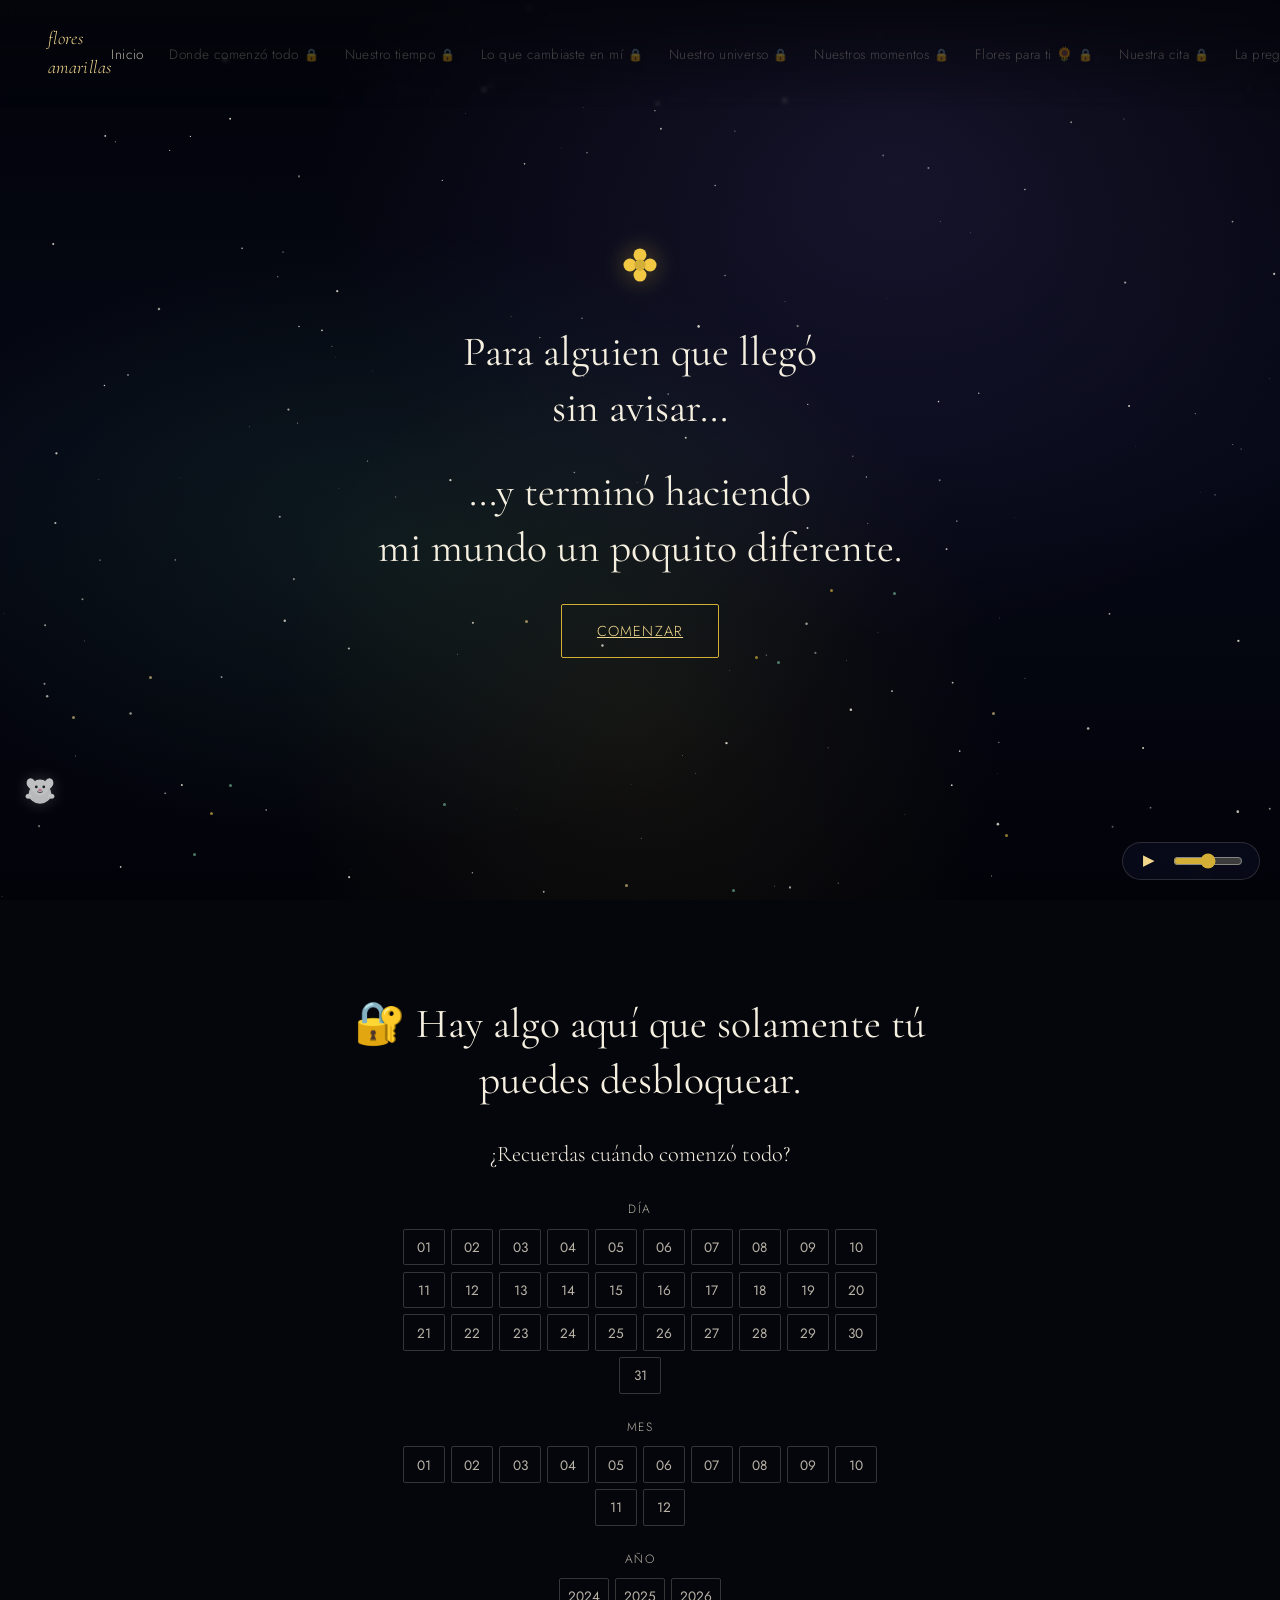
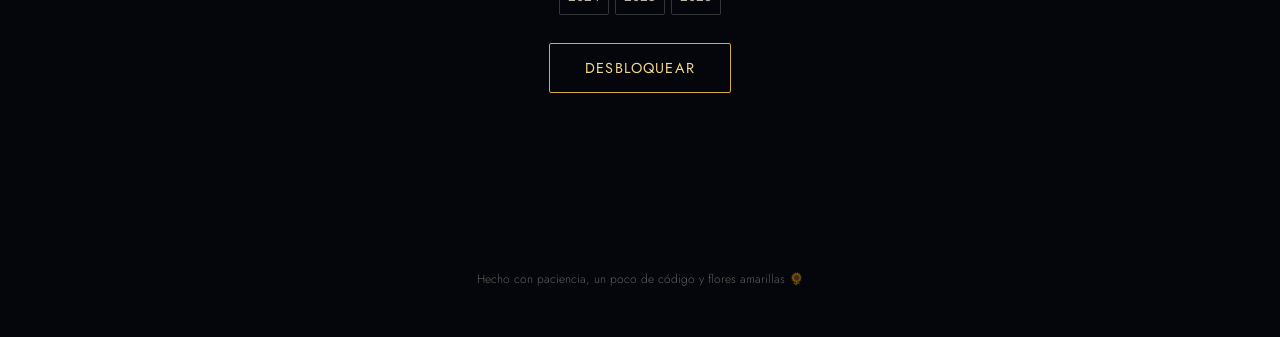
==== paginas/cambios.html @ 93f7d059 "Add files via upload" ====
<!DOCTYPE html>
<html lang="es">
<head>
  <meta charset="UTF-8" />
  <meta name="viewport" content="width=device-width, initial-scale=1.0" />
  <title>Lo que cambiaste en mí — Flores Amarillas</title>

  <link rel="stylesheet" href="../css/style.css" />
  <link rel="stylesheet" href="../css/galaxia.css" />
  <link rel="stylesheet" href="../css/responsive.css" />
</head>
<body>

  <div class="fondo-galaxia" aria-hidden="true"></div>
  <canvas class="lienzo-estrellas" aria-hidden="true"></canvas>

  <nav class="nav" aria-label="Navegación principal">
    <a href="../index.html" class="nav__marca">flores amarillas</a>
    <button class="nav__hamburguesa" aria-label="Abrir menú" aria-expanded="false">
      <span></span><span></span><span></span>
    </button>
    <ul class="nav__lista">
      <li><a href="../index.html" class="nav__enlace">Inicio</a></li>
      <li><a href="comienzo.html" class="nav__enlace" data-requiere-desbloqueo>Donde comenzó todo</a></li>
      <li><a href="tiempo.html" class="nav__enlace" data-requiere-desbloqueo>Nuestro tiempo</a></li>
      <li><a href="cambios.html" class="nav__enlace" data-requiere-desbloqueo>Lo que cambiaste en mí</a></li>
      <li><a href="universo.html" class="nav__enlace" data-requiere-desbloqueo>Nuestro universo</a></li>
      <li><a href="momentos.html" class="nav__enlace" data-requiere-desbloqueo>Nuestros momentos</a></li>
      <li><a href="flores.html" class="nav__enlace" data-requiere-desbloqueo>Flores para ti 🌻</a></li>
      <li><a href="cita.html" class="nav__enlace" data-requiere-desbloqueo>Nuestra cita</a></li>
      <li><a href="pregunta.html" class="nav__enlace" data-requiere-desbloqueo>La pregunta ❤️</a></li>
    </ul>
  </nav>

  <section class="seccion" id="seccion-cambios">
    <div class="seccion__contenido">

      <div class="antes-despues" id="antes-despues">
        <span class="antes-despues__estrella" style="top: 15%; left: 20%;"></span>
        <span class="antes-despues__estrella" style="top: 30%; left: 70%;"></span>
        <span class="antes-despues__estrella" style="top: 55%; left: 40%;"></span>
        <span class="antes-despues__estrella" style="top: 70%; left: 15%;"></span>
        <span class="antes-despues__estrella" style="top: 20%; left: 85%;"></span>
        <span class="antes-despues__estrella" style="top: 45%; left: 10%;"></span>
        <span class="antes-despues__estrella" style="top: 80%; left: 60%;"></span>
        <span class="antes-despues__estrella" style="top: 10%; left: 50%;"></span>
        <span class="antes-despues__estrella" style="top: 65%; left: 85%;"></span>
        <span class="antes-despues__estrella" style="top: 35%; left: 30%;"></span>
        <span class="antes-despues__estrella" style="top: 85%; left: 35%;"></span>
        <span class="antes-despues__estrella" style="top: 25%; left: 55%;"></span>

        <p class="antes-despues__texto" id="texto-antes">ANTES DE CONOCERTE...</p>
        <p class="antes-despues__texto antes-despues__texto--despues" id="texto-despues">DESPUÉS DE TI...</p>
      </div>

      <!-- ✏️ EDITAR AQUÍ: las frases de esta sección -->
      <p class="frase-secuencial" id="frase-nota-1">No sé si tú lo has notado...</p>
      <p class="frase-secuencial" id="frase-nota-2">...pero desde que empezamos a hablar, descubrí una versión de mí que no solía mostrar.</p>
      <p class="frase-secuencial frase-secuencial--enfasis" id="frase-nota-3">Una parte de mí se volvió más romántica.</p>

      <canvas class="lienzo-corazon" id="lienzo-corazon" width="280" height="200" aria-hidden="true"></canvas>

      <a href="universo.html" class="boton boton--fantasma" id="enlace-continuar-cambios" style="opacity: 0; pointer-events: none; transition: opacity 900ms ease;">
        CONTINUAR
      </a>
    </div>
  </section>

    <div class="cinnamoroll cinnamoroll--esquina" id="cinnamoroll-easter" title="¿Qué es esto?">
    <svg viewBox="0 0 64 64" width="40" height="40" aria-hidden="true">
      <ellipse cx="32" cy="38" rx="18" ry="16" fill="#f5f5f5"/>
      <ellipse cx="32" cy="28" rx="14" ry="13" fill="#ffffff"/>
      <ellipse cx="18" cy="22" rx="7" ry="9" fill="#ffffff" transform="rotate(-25 18 22)"/>
      <ellipse cx="46" cy="22" rx="7" ry="9" fill="#ffffff" transform="rotate(25 46 22)"/>
      <circle cx="26" cy="27" r="2.2" fill="#2a2a2a"/>
      <circle cx="38" cy="27" r="2.2" fill="#2a2a2a"/>
      <ellipse cx="32" cy="32" rx="3" ry="2.2" fill="#f4a0b5"/>
      <path d="M28 35 Q32 38 36 35" stroke="#2a2a2a" stroke-width="1.2" fill="none" stroke-linecap="round"/>
      <ellipse cx="14" cy="42" rx="5" ry="4" fill="#ffffff"/>
      <ellipse cx="50" cy="42" rx="5" ry="4" fill="#ffffff"/>
    </svg>
    <span class="cinnamoroll__burbuja">Cambiaste mi forma de ver las cosas ☁️</span>
  </div>

  <div class="reproductor">
    <audio id="audio-musica" src="../audio/musica.mp3" loop preload="none"></audio>
    <button class="reproductor__boton" aria-label="Reproducir o pausar música">▶</button>
    <input class="reproductor__volumen" type="range" min="0" max="1" step="0.05" value="0.5" aria-label="Volumen" />
  </div>

  <footer class="pie">Hecho con paciencia, un poco de código y flores amarillas 🌻</footer>

  <script src="../js/main.js"></script>

  <script>
    document.addEventListener('DOMContentLoaded', () => {
      const seccion = document.querySelector('#seccion-cambios');
      if (!seccion) return;

      let yaSeReprodujo = false;

      const observador = new IntersectionObserver(
        (entradas) => {
          entradas.forEach((entrada) => {
            if (entrada.isIntersecting && !yaSeReprodujo) {
              yaSeReprodujo = true;
              reproducirSecuencia();
              observador.unobserve(seccion);
            }
          });
        },
        { threshold: 0.4 }
      );

      observador.observe(seccion);

      function esperar(ms) {
        return new Promise((resolver) => setTimeout(resolver, ms));
      }

      async function reproducirSecuencia() {
        const caja = document.querySelector('#antes-despues');
        const textoAntes = document.querySelector('#texto-antes');
        const textoDespues = document.querySelector('#texto-despues');
        const frase1 = document.querySelector('#frase-nota-1');
        const frase2 = document.querySelector('#frase-nota-2');
        const frase3 = document.querySelector('#frase-nota-3');
        const lienzoCorazon = document.querySelector('#lienzo-corazon');
        const enlaceContinuar = document.querySelector('#enlace-continuar-cambios');

        textoAntes.classList.add('es-visible');
        await esperar(2600);

        textoAntes.classList.remove('es-visible');
        caja.classList.add('es-despues');
        await esperar(300);
        textoDespues.classList.add('es-visible');
        await esperar(2400);

        frase1.classList.add('es-visible');
        await esperar(1600);
        frase2.classList.add('es-visible');
        await esperar(2200);
        frase3.classList.add('es-visible');
        await esperar(1200);

        lienzoCorazon.classList.add('es-visible');
        dibujarCorazonDeParticulas(lienzoCorazon);
        await esperar(2200);

        enlaceContinuar.style.opacity = '1';
        enlaceContinuar.style.pointerEvents = 'auto';
      }

      function dibujarCorazonDeParticulas(lienzo) {
        const contexto = lienzo.getContext('2d');
        const ancho = lienzo.width;
        const alto = lienzo.height;
        const centroX = ancho / 2;
        const centroY = alto / 2 + 12;
        const escala = 6.5;
        const cantidadPuntos = 90;
        const prefiereMenosMovimiento = window.matchMedia('(prefers-reduced-motion: reduce)').matches;

        const particulas = [];
        for (let i = 0; i < cantidadPuntos; i++) {
          const t = (i / cantidadPuntos) * Math.PI * 2;
          const hx = 16 * Math.pow(Math.sin(t), 3);
          const hy = -(13 * Math.cos(t) - 5 * Math.cos(2 * t) - 2 * Math.cos(3 * t) - Math.cos(4 * t));

          particulas.push({
            x: Math.random() * ancho,
            y: Math.random() * alto,
            destinoX: centroX + hx * escala * 0.28,
            destinoY: centroY + hy * escala * 0.28,
            retraso: Math.random() * 500
          });
        }

        if (prefiereMenosMovimiento) {
          dibujarQuieto();
          return;
        }

        let inicio = null;
        const duracion = 1400;

        function animarFormacion(marcaTiempo) {
          if (!inicio) inicio = marcaTiempo;
          const transcurrido = marcaTiempo - inicio;
          contexto.clearRect(0, 0, ancho, alto);
          contexto.fillStyle = '#f2c744';

          let todasLlegaron = true;
          particulas.forEach((p) => {
            const progreso = Math.min(Math.max((transcurrido - p.retraso) / duracion, 0), 1);
            if (progreso < 1) todasLlegaron = false;
            const facilitado = 1 - Math.pow(1 - progreso, 3);
            const x = p.x + (p.destinoX - p.x) * facilitado;
            const y = p.y + (p.destinoY - p.y) * facilitado;

            contexto.globalAlpha = 0.4 + 0.6 * progreso;
            contexto.beginPath();
            contexto.arc(x, y, 2.2, 0, Math.PI * 2);
            contexto.fill();
          });
          contexto.globalAlpha = 1;

          if (!todasLlegaron) {
            requestAnimationFrame(animarFormacion);
          } else {
            requestAnimationFrame(animarTitileo);
          }
        }

        function animarTitileo(marcaTiempo) {
          contexto.clearRect(0, 0, ancho, alto);
          contexto.fillStyle = '#f2c744';
          particulas.forEach((p, indice) => {
            const parpadeo = 0.65 + 0.35 * Math.sin(marcaTiempo * 0.0015 + indice);
            contexto.globalAlpha = parpadeo;
            contexto.beginPath();
            contexto.arc(p.destinoX, p.destinoY, 2.2, 0, Math.PI * 2);
            contexto.fill();
          });
          contexto.globalAlpha = 1;
          requestAnimationFrame(animarTitileo);
        }

        function dibujarQuieto() {
          contexto.clearRect(0, 0, ancho, alto);
          contexto.fillStyle = '#f2c744';
          particulas.forEach((p) => {
            contexto.beginPath();
            contexto.arc(p.destinoX, p.destinoY, 2.2, 0, Math.PI * 2);
            contexto.fill();
          });
        }

        requestAnimationFrame(animarFormacion);
      }
    });
  </script>

  <script>
    document.addEventListener('DOMContentLoaded', () => {
      const c = document.querySelector('#cinnamoroll-easter');
      if (c) {
        c.addEventListener('click', () => {
          c.classList.add('es-hablando');
          setTimeout(() => c.classList.remove('es-hablando'), 3200);
        });
      }
    });
  </script>

</body>
</html>
---- css/style.css ----
/* ESTILOS BASE — "Flores Amarillas" */

/* 
   1. FUENTES */
@import url('https://fonts.googleapis.com/css2?family=Cormorant+Garamond:ital,wght@0,400;0,500;0,600;1,400;1,500&family=Jost:wght@300;400;500&display=swap');

/* 2.  DISEÑO  */
:root {
  /* Paleta — base galaxia nocturna */
  --color-vacio: #05050c;        /* negro base, casi absoluto */
  --color-vacio-2: #0b0e1e;      /* negro azulado, para degradados */
  --color-nebulosa: #12142a;     /* superficie ligeramente elevada */

  /* Paleta — acentos cálidos */
  --color-oro: #d4af37;          /* dorado principal */
  --color-oro-claro: #f1d78c;    /* dorado claro, para brillos */
  --color-amarillo: #f2c744;     /* amarillo flor */
  --color-magenta: #e8a4c0;      /* rosa/magenta, uso muy puntual */

  /* Paleta — verde (color favorito de ella) */
  --color-verde: #4a9c6d;        /* verde principal */
  --color-verde-claro: #7ec8a3;  /* verde suave para brillos */
  --color-verde-oscuro: #2d6a4f; /* verde profundo */
  --color-verde-tenue: rgba(74, 156, 109, 0.35);

  /* Texto */
  --color-marfil: #f5efe0;       /* texto principal sobre fondo oscuro */
  --color-marfil-tenue: #b9b4a6; /* texto secundario */

  /* Tipografía */
  --fuente-display: 'Cormorant Garamond', Georgia, serif;
  --fuente-cuerpo: 'Jost', 'Segoe UI', sans-serif;

  /* Espaciado y forma */
  --radio-suave: 2px;            /* casi sin redondeo: look elegante, no "app" */
  --transicion-suave: 700ms cubic-bezier(0.16, 1, 0.3, 1);
  --transicion-rapida: 250ms ease;

  /* Ancho de lectura cómodo */
  --ancho-lectura: 42ch;
}

/* ---------------------------------------------------------
   3. RESET BÁSICO
   --------------------------------------------------------- */
*, *::before, *::after {
  box-sizing: border-box;
}

html {
  scroll-behavior: smooth;
}

body {
  margin: 0;
  min-height: 100dvh;
  background: var(--color-vacio);
  color: var(--color-marfil);
  font-family: var(--fuente-cuerpo);
  font-weight: 300;
  line-height: 1.6;
  overflow-x: hidden;
}

h1, h2, h3, p, figure {
  margin: 0;
}

button {
  font-family: inherit;
  cursor: pointer;
}

a {
  color: inherit;
}

img, svg {
  max-width: 100%;
  display: block;
}

/* movimiento */
@media (prefers-reduced-motion: reduce) {
  html {
    scroll-behavior: auto;
  }
  *, *::before, *::after {
    animation-duration: 0.001ms !important;
    animation-iteration-count: 1 !important;
    transition-duration: 0.001ms !important;
  }
}

/* Foco visible para navegación por teclado */
a:focus-visible,
button:focus-visible,
[tabindex]:focus-visible {
  outline: 1px solid var(--color-oro-claro);
  outline-offset: 4px;
}

/* ---------------------------------------------------------
   4. FONDO ------------------------ */

.fondo-galaxia {
    position: fixed;
    inset: 0;
    z-index: -10;
    background:
        radial-gradient(
            ellipse at 70% 20%,
            rgba(77, 64, 130, 0.25),
            transparent 45%
        ),
        radial-gradient(
            ellipse at 30% 60%,
            rgba(74, 156, 109, 0.12),
            transparent 40%
        ),
        radial-gradient(
            ellipse at 50% 80%,
            rgba(212, 175, 55, 0.08),
            transparent 40%
        ),
        linear-gradient(
            180deg,
            #020309 0%,
            #050815 50%,
            #020309 100%
        );
}

/* ---------------------------------------------------------
   5. BARRA DE NAVEGACIÓN
    --------------------------------------------------------- */
.nav {
  position: fixed;
  top: 0;
  left: 0;
  right: 0;
  z-index: 100;
  display: flex;
  align-items: center;
  justify-content: space-between;
  padding: 1.5rem clamp(1.25rem, 4vw, 3rem);
  background: linear-gradient(to bottom, rgba(5, 5, 12, 0.85), transparent);
  backdrop-filter: blur(2px);
}

.nav__marca {
  font-family: var(--fuente-display);
  font-style: italic;
  font-size: 1.15rem;
  letter-spacing: 0.02em;
  color: var(--color-oro-claro);
  text-decoration: none;
}

.nav__lista {
  list-style: none;
  display: flex;
  gap: clamp(1rem, 2vw, 2rem);
  margin: 0;
  padding: 0;
}

.nav__enlace {
  position: relative;
  text-decoration: none;
  font-size: 0.85rem;
  letter-spacing: 0.03em;
  color: var(--color-marfil-tenue);
  padding-bottom: 0.2rem;
  transition: color var(--transicion-rapida);
  white-space: nowrap;
}

.nav__enlace::after {
  content: '';
  position: absolute;
  left: 0;
  bottom: 0;
  width: 0;
  height: 1px;
  background: var(--color-oro);
  transition: width var(--transicion-rapida);
}

.nav__enlace:hover,
.nav__enlace:focus-visible {
  color: var(--color-marfil);
}

.nav__enlace:hover::after,
.nav__enlace:focus-visible::after {
  width: 100%;
}

/* Secciones aún bloqueadas: se muestran, pero no se puede entrar */
.nav__enlace--bloqueado {
  color: rgba(185, 180, 166, 0.35);
  cursor: not-allowed;
  pointer-events: none;
}

.nav__enlace--bloqueado::after {
  display: none;
}

.nav__candado {
  font-size: 0.75rem;
  margin-left: 0.3rem;
}

/* Botón de menú hamburguesa (solo visible en móvil, ver responsive.css) */
.nav__hamburguesa {
  display: none;
  background: none;
  border: none;
  width: 28px;
  height: 20px;
  position: relative;
}

.nav__hamburguesa span {
  position: absolute;
  left: 0;
  width: 100%;
  height: 1px;
  background: var(--color-marfil);
  transition: transform var(--transicion-rapida), opacity var(--transicion-rapida);
}

.nav__hamburguesa span:nth-child(1) { top: 0; }
.nav__hamburguesa span:nth-child(2) { top: 50%; transform: translateY(-50%); }
.nav__hamburguesa span:nth-child(3) { bottom: 0; }

.nav--abierto .nav__hamburguesa span:nth-child(1) {
  transform: translateY(9px) rotate(45deg);
}
.nav--abierto .nav__hamburguesa span:nth-child(2) {
  opacity: 0;
}
.nav--abierto .nav__hamburguesa span:nth-child(3) {
  transform: translateY(-9px) rotate(-45deg);
}

/* 6. SECCIONES GENERALES */
.seccion {
  min-height: 100dvh;
  display: flex;
  flex-direction: column;
  align-items: center;
  justify-content: center;
  text-align: center;
  padding: 6rem 1.5rem;
  position: relative;
}

.seccion__contenido {
  max-width: 640px;
  display: flex;
  flex-direction: column;
  gap: 1.75rem;
  align-items: center;
}

/* Texto de apertura */
.frase {
  font-family: var(--fuente-display);
  font-weight: 400;
  font-size: clamp(1.6rem, 4.5vw, 2.6rem);
  line-height: 1.35;
  color: var(--color-marfil);
  opacity: 0;
  transform: translateY(14px);
  transition: opacity 1200ms ease, transform 1200ms ease;
}

.frase.es-visible {
  opacity: 1;
  transform: translateY(0);
}

.frase--enfasis {
  font-style: italic;
  color: var(--color-oro-claro);
}

.frase--pequena {
  font-family: var(--fuente-cuerpo);
  font-size: 1rem;
  color: var(--color-marfil-tenue);
  max-width: var(--ancho-lectura);
}

/* 7. BOTONES */
.boton {
  appearance: none;
  border: 1px solid var(--color-oro);
  background: transparent;
  color: var(--color-oro-claro);
  font-family: var(--fuente-cuerpo);
  font-size: 0.9rem;
  letter-spacing: 0.08em;
  padding: 0.9rem 2.2rem;
  border-radius: var(--radio-suave);
  transition: background var(--transicion-rapida), color var(--transicion-rapida), box-shadow var(--transicion-rapida);
}

.boton:hover,
.boton:focus-visible {
  background: var(--color-oro);
  color: var(--color-vacio);
  box-shadow: 0 0 24px rgba(212, 175, 55, 0.35);
}

.boton--fantasma {
  border-color: rgba(245, 239, 224, 0.25);
  color: var(--color-marfil-tenue);
}

.boton--fantasma:hover,
.boton--fantasma:focus-visible {
  background: rgba(245, 239, 224, 0.08);
  color: var(--color-marfil);
  box-shadow: none;
}

/* ---------------------------------------------------------
   8. SECCIÓN DE INICIO (hero)
   --------------------------------------------------------- */
.hero {
  justify-content: center;
}

.hero__flor {
  width: 46px;
  height: 46px;
  margin-bottom: 0.5rem;
  animation: flotar 6s ease-in-out infinite;
}

@keyframes flotar {
  0%, 100% { transform: translateY(0) rotate(0deg); }
  50% { transform: translateY(-10px) rotate(4deg); }
}

/* 9. SECCIÓN DE DESBLOQUEO*/
.desbloqueo__pregunta {
  font-family: var(--fuente-display);
  font-size: 1.4rem;
  color: var(--color-marfil);
}

.selector-fecha {
  display: flex;
  flex-direction: column;
  gap: 1.5rem;
  width: 100%;
}

.selector-fecha__grupo {
  display: flex;
  flex-direction: column;
  gap: 0.6rem;
  align-items: center;
}

.selector-fecha__etiqueta {
  font-size: 0.75rem;
  letter-spacing: 0.12em;
  color: var(--color-marfil-tenue);
}

.selector-fecha__opciones {
  display: flex;
  flex-wrap: wrap;
  justify-content: center;
  gap: 0.4rem;
  max-width: 520px;
}

.selector-fecha__boton {
  min-width: 2.6rem;
  padding: 0.45rem 0.5rem;
  border: 1px solid rgba(245, 239, 224, 0.2);
  background: transparent;
  color: var(--color-marfil-tenue);
  border-radius: var(--radio-suave);
  font-size: 0.85rem;
  transition: border-color var(--transicion-rapida), color var(--transicion-rapida), background var(--transicion-rapida);
}

.selector-fecha__boton:hover,
.selector-fecha__boton:focus-visible {
  border-color: var(--color-oro);
  color: var(--color-marfil);
}

.selector-fecha__boton.es-seleccionado {
  background: var(--color-oro);
  border-color: var(--color-oro);
  color: var(--color-vacio);
}

.desbloqueo__mensaje {
  min-height: 1.4em;
  font-size: 0.9rem;
  color: var(--color-magenta);
}

.desbloqueo__mensaje.es-exito {
  color: var(--color-amarillo);
}

/* Destello que acompaña el desbloqueo correcto */
.destello {
  position: fixed;
  inset: 0;
  pointer-events: none;
  background: radial-gradient(circle at 50% 50%, rgba(242, 199, 68, 0.25), transparent 60%);
  opacity: 0;
  z-index: 90;
}

.destello.es-activo {
  animation: destello-pulso 900ms ease-out;
}

@keyframes destello-pulso {
  0% { opacity: 0; }
  40% { opacity: 1; }
  100% { opacity: 0; }
}

/* --10. REPRODUCTOR  */
.reproductor {
  position: fixed;
  bottom: 1.25rem;
  right: 1.25rem;
  z-index: 100;
  display: flex;
  align-items: center;
  gap: 0.6rem;
  padding: 0.5rem 0.9rem;
  border: 1px solid rgba(245, 239, 224, 0.15);
  background: rgba(11, 14, 30, 0.7);
  backdrop-filter: blur(6px);
  border-radius: 999px;
}

.reproductor__boton {
  background: none;
  border: none;
  color: var(--color-oro-claro);
  font-size: 0.95rem;
  line-height: 1;
}

.reproductor__volumen {
  width: 70px;
  accent-color: var(--color-oro);
}

/* ---------------------------------------------------------
   11. PIE DISCRETO
   --------------------------------------------------------- */
.pie {
  text-align: center;
  padding: 2rem 1.5rem 3rem;
  font-size: 0.75rem;
  color: rgba(185, 180, 166, 0.5);
}

/* 12. "DONDE COMENZÓ TODO" */
.fecha-destacada {
  display: flex;
  flex-direction: column;
  gap: 0.35rem;
  opacity: 0;
  transform: translateY(14px);
  transition: opacity 1200ms ease, transform 1200ms ease;
}

.fecha-destacada.es-visible {
  opacity: 1;
  transform: translateY(0);
}

.fecha-destacada__dia {
  font-family: var(--fuente-display);
  font-size: clamp(1.6rem, 5vw, 2.4rem);
  letter-spacing: 0.04em;
  color: var(--color-oro-claro);
}

.fecha-destacada__hora {
  font-size: 0.85rem;
  letter-spacing: 0.15em;
  color: var(--color-marfil-tenue);
}

.estrella-ilustracion {
  width: 64px;
  height: 64px;
  opacity: 0.3;
  transform: scale(0.75);
  transition: opacity 1100ms ease, transform 1100ms ease, filter 1100ms ease;
}

.estrella-ilustracion.es-encendida {
  opacity: 1;
  transform: scale(1);
  filter: drop-shadow(0 0 18px rgba(242, 199, 68, 0.65));
  animation: estrella-pulso 2600ms ease-in-out infinite;
}

@keyframes estrella-pulso {
  0%, 100% { filter: drop-shadow(0 0 14px rgba(242, 199, 68, 0.5)); }
  50% { filter: drop-shadow(0 0 24px rgba(242, 199, 68, 0.75)); }
}

@media (prefers-reduced-motion: reduce) {
  .estrella-ilustracion.es-encendida {
    animation: none;
  }
}

/* Texto que se escribe letra por letra */
.frase-escrita {
  font-family: var(--fuente-display);
  font-size: clamp(1.3rem, 4vw, 1.9rem);
  line-height: 1.4;
  color: var(--color-marfil);
  min-height: 2.8em;
}
/* =========================================================
   NUEVOS ESTILOS — Verde, Cinnamoroll, Universo, Crecimiento
   ========================================================= */

/* Botones con acento verde sutil */
.boton--verde {
  border-color: var(--color-verde);
  color: var(--color-verde-claro);
}
.boton--verde:hover,
.boton--verde:focus-visible {
  background: var(--color-verde);
  color: var(--color-vacio);
  box-shadow: 0 0 24px rgba(74, 156, 109, 0.35);
}

/* Partículas verdes */
.particula--verde {
  background: var(--color-verde-claro) !important;
}

/* CINNAMOROLL EASTER EGG */
.cinnamoroll {
  position: fixed;
  z-index: 50;
  width: 42px;
  height: 42px;
  cursor: pointer;
  opacity: 0.75;
  transition: opacity 300ms ease, transform 400ms ease;
  filter: drop-shadow(0 0 8px rgba(255, 255, 255, 0.25));
}
.cinnamoroll:hover {
  opacity: 1;
  transform: scale(1.12);
}
.cinnamoroll__burbuja {
  position: absolute;
  bottom: calc(100% + 8px);
  left: 50%;
  transform: translateX(-50%) scale(0.85);
  background: rgba(11, 14, 30, 0.92);
  border: 1px solid rgba(245, 239, 224, 0.2);
  color: var(--color-marfil);
  font-family: var(--fuente-cuerpo);
  font-size: 0.78rem;
  padding: 0.55rem 0.85rem;
  border-radius: 12px;
  white-space: nowrap;
  opacity: 0;
  pointer-events: none;
  transition: opacity 300ms ease, transform 300ms ease;
  box-shadow: 0 4px 20px rgba(0,0,0,0.4);
}
.cinnamoroll.es-hablando .cinnamoroll__burbuja {
  opacity: 1;
  transform: translateX(-50%) scale(1);
}
.cinnamoroll__burbuja::after {
  content: '';
  position: absolute;
  top: 100%;
  left: 50%;
  transform: translateX(-50%);
  border: 6px solid transparent;
  border-top-color: rgba(11, 14, 30, 0.92);
}

/* Posiciones posibles para easter eggs */
.cinnamoroll--esquina {
  bottom: 5.5rem;
  left: 1.25rem;
}
.cinnamoroll--flotante {
  top: 22%;
  right: 8%;
  animation: cinnamoroll-flotar 7s ease-in-out infinite;
}
.cinnamoroll--flor {
  bottom: 28%;
  left: 12%;
}
.cinnamoroll--musica {
  bottom: 5.5rem;
  right: 9rem;
}

@keyframes cinnamoroll-flotar {
  0%, 100% { transform: translateY(0); }
  50% { transform: translateY(-12px); }
}

/* SECCIÓN NUESTRO UNIVERSO */
.universo-foto-contenedor {
  position: relative;
  width: min(280px, 70vw);
  aspect-ratio: 1;
  margin: 1.5rem auto;
}
.universo-foto {
  width: 100%;
  height: 100%;
  object-fit: cover;
  border-radius: 50%;
  border: 2px solid rgba(212, 175, 55, 0.45);
  box-shadow:
    0 0 40px rgba(74, 156, 109, 0.25),
    0 0 80px rgba(212, 175, 55, 0.15),
    inset 0 0 30px rgba(0,0,0,0.3);
  position: relative;
  z-index: 2;
}
.universo-anillo {
  position: absolute;
  inset: -18px;
  border-radius: 50%;
  border: 1px solid rgba(74, 156, 109, 0.3);
  animation: universo-rotar 40s linear infinite;
  z-index: 1;
}
.universo-anillo::before {
  content: '✦';
  position: absolute;
  top: -6px;
  left: 50%;
  transform: translateX(-50%);
  color: var(--color-oro-claro);
  font-size: 0.7rem;
  opacity: 0.8;
}
.universo-anillo--2 {
  inset: -36px;
  border-color: rgba(212, 175, 55, 0.2);
  animation-duration: 55s;
  animation-direction: reverse;
}
.universo-anillo--2::before {
  content: '✧';
  color: var(--color-verde-claro);
}
.universo-particula {
  position: absolute;
  width: 4px;
  height: 4px;
  border-radius: 50%;
  background: var(--color-verde-claro);
  opacity: 0.6;
  z-index: 3;
  animation: universo-orbitar 12s linear infinite;
}
.universo-flor-mini {
  position: absolute;
  font-size: 0.9rem;
  opacity: 0.7;
  z-index: 3;
  animation: flotar 5s ease-in-out infinite;
}

@keyframes universo-rotar {
  from { transform: rotate(0deg); }
  to { transform: rotate(360deg); }
}
@keyframes universo-orbitar {
  from { transform: rotate(0deg) translateX(90px) rotate(0deg); }
  to { transform: rotate(360deg) translateX(90px) rotate(-360deg); }
}

/* CRECIMIENTO DE FLOR (semilla → flor) */
.crecimiento {
  width: 180px;
  height: 220px;
  position: relative;
  margin: 1rem auto;
}
.crecimiento__semilla {
  position: absolute;
  bottom: 20px;
  left: 50%;
  width: 14px;
  height: 18px;
  background: #8b6914;
  border-radius: 50% 50% 40% 40%;
  transform: translateX(-50%) scale(1);
  transition: all 800ms ease;
  z-index: 1;
}
.crecimiento__raiz {
  position: absolute;
  bottom: 8px;
  left: 50%;
  width: 2px;
  height: 0;
  background: #5a3a1a;
  transform: translateX(-50%);
  transition: height 900ms ease;
  z-index: 0;
}
.crecimiento__tallo {
  position: absolute;
  bottom: 20px;
  left: 50%;
  width: 4px;
  height: 0;
  background: var(--color-verde-oscuro);
  border-radius: 2px;
  transform: translateX(-50%);
  transition: height 1200ms cubic-bezier(0.16, 1, 0.3, 1);
  z-index: 2;
}
.crecimiento__hoja {
  position: absolute;
  width: 22px;
  height: 14px;
  background: var(--color-verde);
  border-radius: 0 100% 0 100%;
  opacity: 0;
  transition: opacity 600ms ease, transform 700ms ease;
  z-index: 3;
}
.crecimiento__hoja--izq {
  left: calc(50% - 22px);
  bottom: 70px;
  transform: rotate(-35deg) scale(0);
}
.crecimiento__hoja--der {
  left: 50%;
  bottom: 95px;
  transform: rotate(35deg) scale(0);
  border-radius: 100% 0 100% 0;
}
.crecimiento__flor {
  position: absolute;
  left: 50%;
  bottom: 140px;
  width: 48px;
  height: 48px;
  transform: translateX(-50%) scale(0);
  transition: transform 800ms cubic-bezier(0.34, 1.56, 0.64, 1);
  z-index: 4;
}
.crecimiento.es-raiz .crecimiento__raiz { height: 18px; }
.crecimiento.es-tallo .crecimiento__tallo { height: 120px; }
.crecimiento.es-tallo .crecimiento__semilla { opacity: 0; transform: translateX(-50%) scale(0.3); }
.crecimiento.es-hojas .crecimiento__hoja { opacity: 1; }
.crecimiento.es-hojas .crecimiento__hoja--izq { transform: rotate(-35deg) scale(1); }
.crecimiento.es-hojas .crecimiento__hoja--der { transform: rotate(35deg) scale(1); }
.crecimiento.es-flor .crecimiento__flor { transform: translateX(-50%) scale(1); }

/* Campo de flores al final */
.campo-flores {
  display: flex;
  flex-wrap: wrap;
  justify-content: center;
  gap: 0.6rem 1rem;
  margin-top: 1.5rem;
  opacity: 0;
  transition: opacity 1200ms ease;
}
.campo-flores.es-visible { opacity: 1; }
.campo-flores span {
  font-size: 1.4rem;
  animation: flotar 4s ease-in-out infinite;
  display: inline-block;
}
.campo-flores span:nth-child(odd) { animation-delay: 0.4s; }
.campo-flores span:nth-child(3n) { animation-delay: 0.9s; color: var(--color-verde-claro); }

/* SECCIÓN DESPUÉS DE LAS 9:02 */
.noche-estrellada {
  position: relative;
  min-height: 40vh;
  display: flex;
  flex-direction: column;
  align-items: center;
  justify-content: center;
  gap: 1.2rem;
}
.noche-estrellada__cielo {
  position: absolute;
  inset: 0;
  overflow: hidden;
  pointer-events: none;
}
.noche-estrellada__estrella-nueva {
  position: absolute;
  width: 3px;
  height: 3px;
  background: #f5efe0;
  border-radius: 50%;
  opacity: 0;
  animation: aparecer-estrella 1.2s ease forwards;
}

@keyframes aparecer-estrella {
  0% { opacity: 0; transform: scale(0); }
  60% { opacity: 1; transform: scale(1.4); }
  100% { opacity: 0.7; transform: scale(1); }
}

/* ÚLTIMA PÁGINA — más íntima */
.pregunta-intima .frase {
  font-size: clamp(1.4rem, 4vw, 2.1rem);
}
.flor-sola {
  width: 56px;
  height: 56px;
  margin: 0.5rem auto 1rem;
  opacity: 0;
  transform: scale(0.6);
  transition: opacity 1400ms ease, transform 1400ms ease, filter 1400ms ease;
  filter: drop-shadow(0 0 12px rgba(242, 199, 68, 0.4));
}
.flor-sola.es-visible {
  opacity: 1;
  transform: scale(1);
}
.celebracion-si {
  position: fixed;
  inset: 0;
  pointer-events: none;
  z-index: 80;
  overflow: hidden;
}
.celebracion-si__particula {
  position: absolute;
  width: 6px;
  height: 6px;
  border-radius: 50%;
  opacity: 0;
}
---- css/galaxia.css ----
/* =========================================================
   GALAXIA.CSS
   Todo lo relacionado al fondo animado: el <canvas> de
   estrellas (dibujado por js/main.js) y algunas partículas
   doradas extra hechas solo con CSS para dar profundidad.
   ========================================================= */

/* El canvas de estrellas ocupa toda la pantalla, detrás del
   contenido y detrás del degradado radial de .fondo-galaxia */
.lienzo-estrellas {
  position: fixed;
  inset: 0;
  z-index: -2;
  display: block;
  width: 100%;
  height: 100%;
}

/* Contenedor de partículas doradas flotantes (CSS puro).
   Se agregan unos pocos <span> en el HTML con esta clase;
   cada uno flota a una velocidad y posición distintas. */
.particula {
  position: fixed;
  z-index: -1;
  width: 3px;
  height: 3px;
  border-radius: 50%;
  background: var(--color-oro-claro);
  opacity: 0.6;
  filter: blur(0.5px);
  animation: particula-flotar 14s ease-in-out infinite;
}

.particula:nth-child(odd) {
  animation-duration: 18s;
  background: var(--color-amarillo);
}

@keyframes particula-flotar {
  0% {
    transform: translate3d(0, 0, 0);
    opacity: 0;
  }
  10% {
    opacity: 0.7;
  }
  50% {
    transform: translate3d(6px, -60px, 0);
  }
  90% {
    opacity: 0.4;
  }
  100% {
    transform: translate3d(-4px, -120px, 0);
    opacity: 0;
  }
}

/* Brillo suave alrededor de un elemento importante
   (se usa con la clase utilitaria .con-brillo) */
.con-brillo {
  filter: drop-shadow(0 0 12px rgba(212, 175, 55, 0.45));
}

@media (prefers-reduced-motion: reduce) {
  .particula {
    animation: none;
    opacity: 0.3;
  }
}
---- css/responsive.css ----
/* =========================================================
   RESPONSIVE.CSS
   Ajustes por tamaño de pantalla. El sitio ya es fluido
   gracias a clamp() y unidades relativas en style.css; aquí
   solo resolvemos los cambios estructurales (menú hamburguesa,
   espaciados) que no pueden lograrse solo con clamp().
   ========================================================= */

/* Tablet y móvil grande */
@media (max-width: 860px) {
  .seccion {
    padding: 5.5rem 1.25rem;
  }

  .selector-fecha__opciones {
    max-width: 100%;
  }
}

/* Móvil: el menú se convierte en hamburguesa */
@media (max-width: 640px) {
  .nav__hamburguesa {
    display: block;
  }

  .nav__lista {
    position: fixed;
    top: 0;
    right: 0;
    height: 100dvh;
    width: min(78vw, 300px);
    flex-direction: column;
    justify-content: center;
    gap: 1.75rem;
    padding: 2rem;
    background: rgba(5, 5, 12, 0.97);
    border-left: 1px solid rgba(212, 175, 55, 0.2);
    transform: translateX(100%);
    transition: transform var(--transicion-suave);
  }

  .nav--abierto .nav__lista {
    transform: translateX(0);
  }

  .nav__enlace {
    font-size: 1rem;
  }

  .hero__flor {
    width: 38px;
    height: 38px;
  }

  .reproductor {
    bottom: 0.75rem;
    right: 0.75rem;
    padding: 0.45rem 0.75rem;
  }

  .reproductor__volumen {
    width: 50px;
  }
}

/* Pantallas muy pequeñas: reducir un poco más el tipo de escala */
@media (max-width: 360px) {
  .frase {
    font-size: 1.5rem;
  }

  .selector-fecha__boton {
    min-width: 2.3rem;
    font-size: 0.78rem;
  }
}
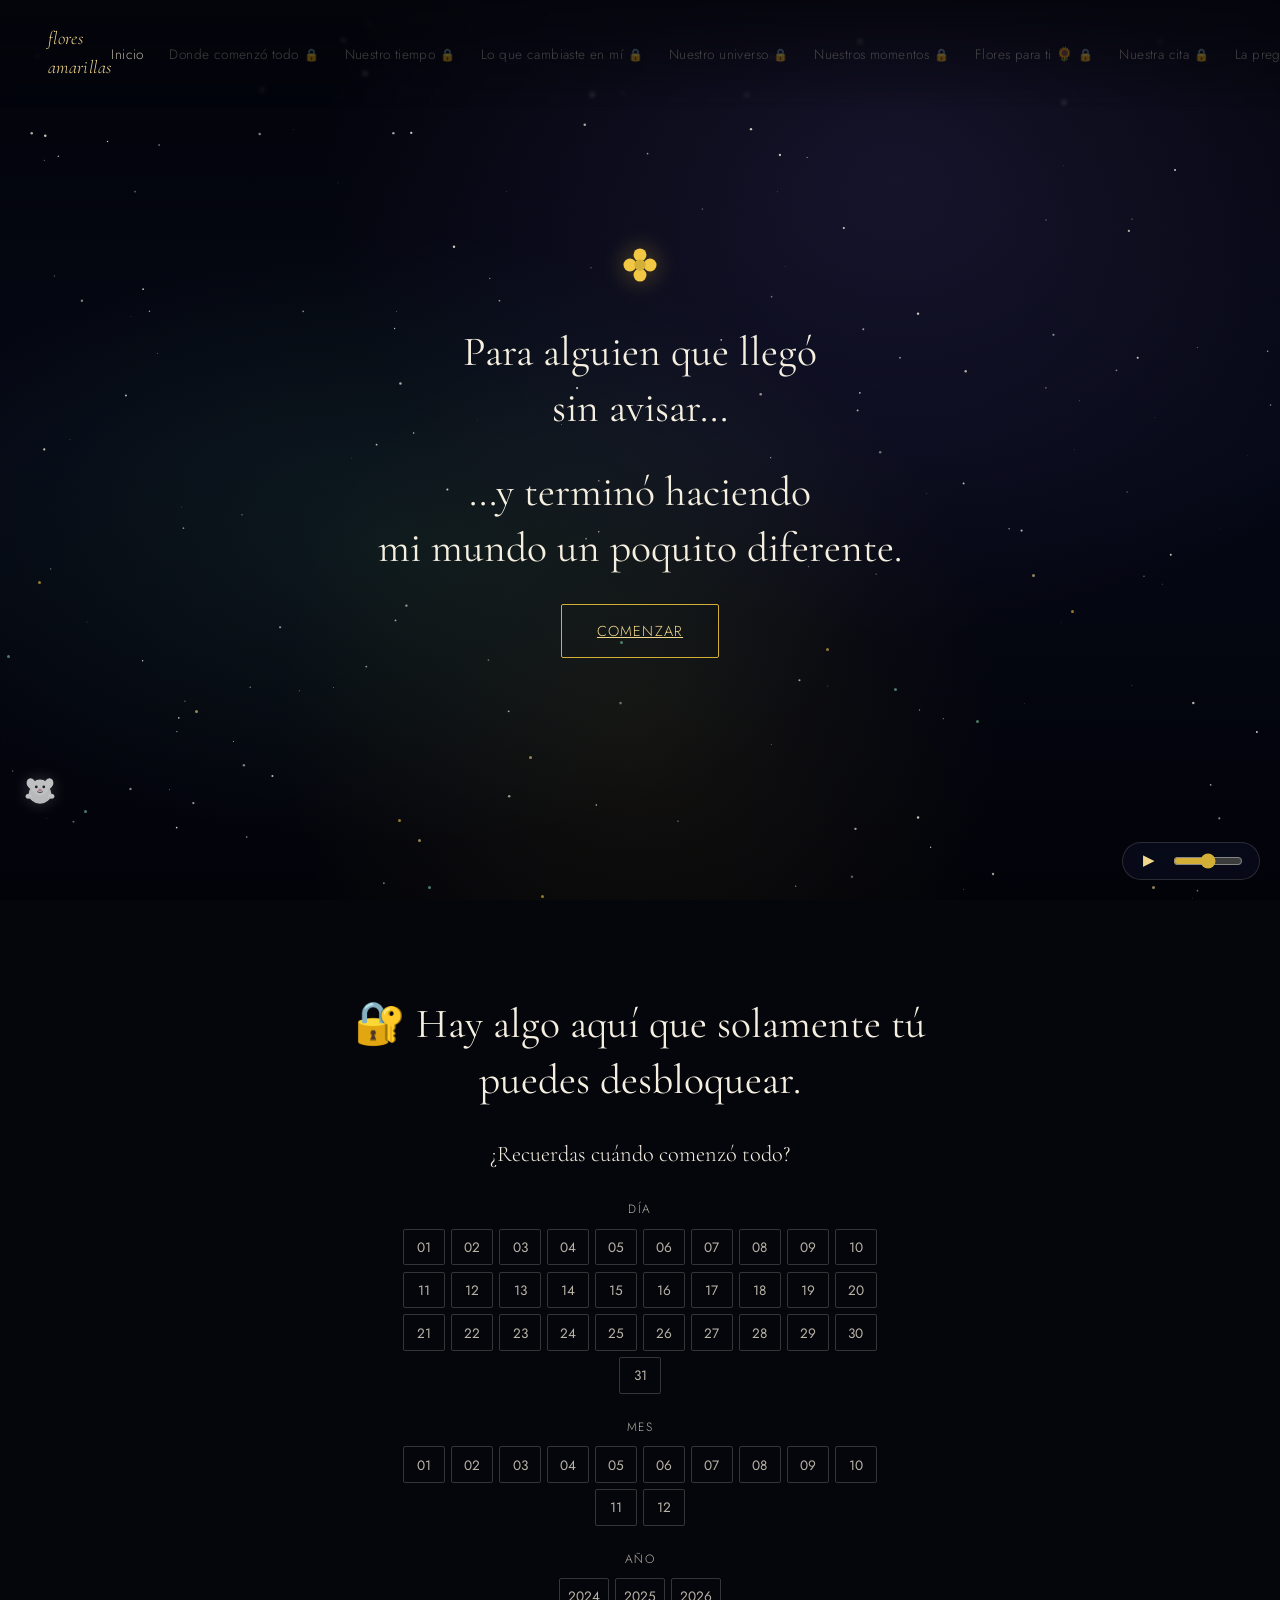
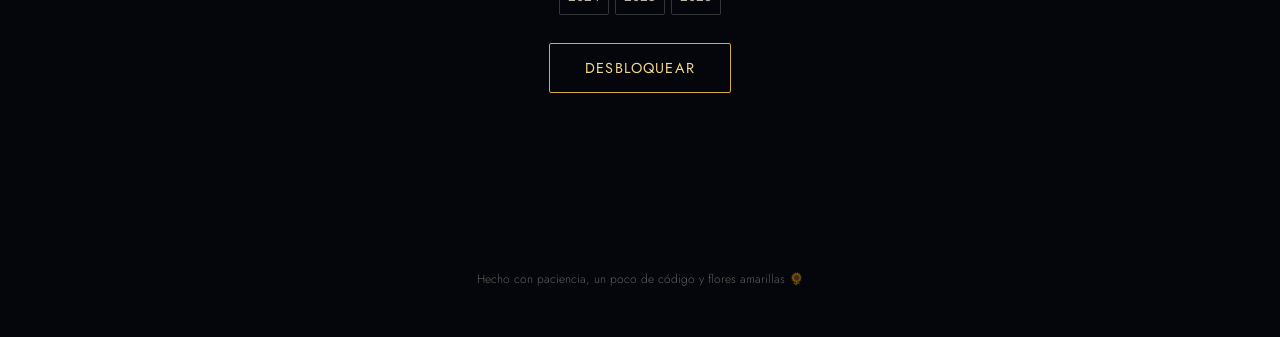
==== commit cc07953a: "Simplify footer content in cambios.html Updated footer content to only display a sunflower emoji." ====
--- a/paginas/cambios.html
+++ b/paginas/cambios.html
@@ -88,7 +88,7 @@
     <input class="reproductor__volumen" type="range" min="0" max="1" step="0.05" value="0.5" aria-label="Volumen" />
   </div>
 
-  <footer class="pie">Hecho con paciencia, un poco de código y flores amarillas 🌻</footer>
+  <footer class="pie">🌻</footer>
 
   <script src="../js/main.js"></script>
 
@@ -255,4 +255,4 @@
   </script>
 
 </body>
-</html>+</html>
